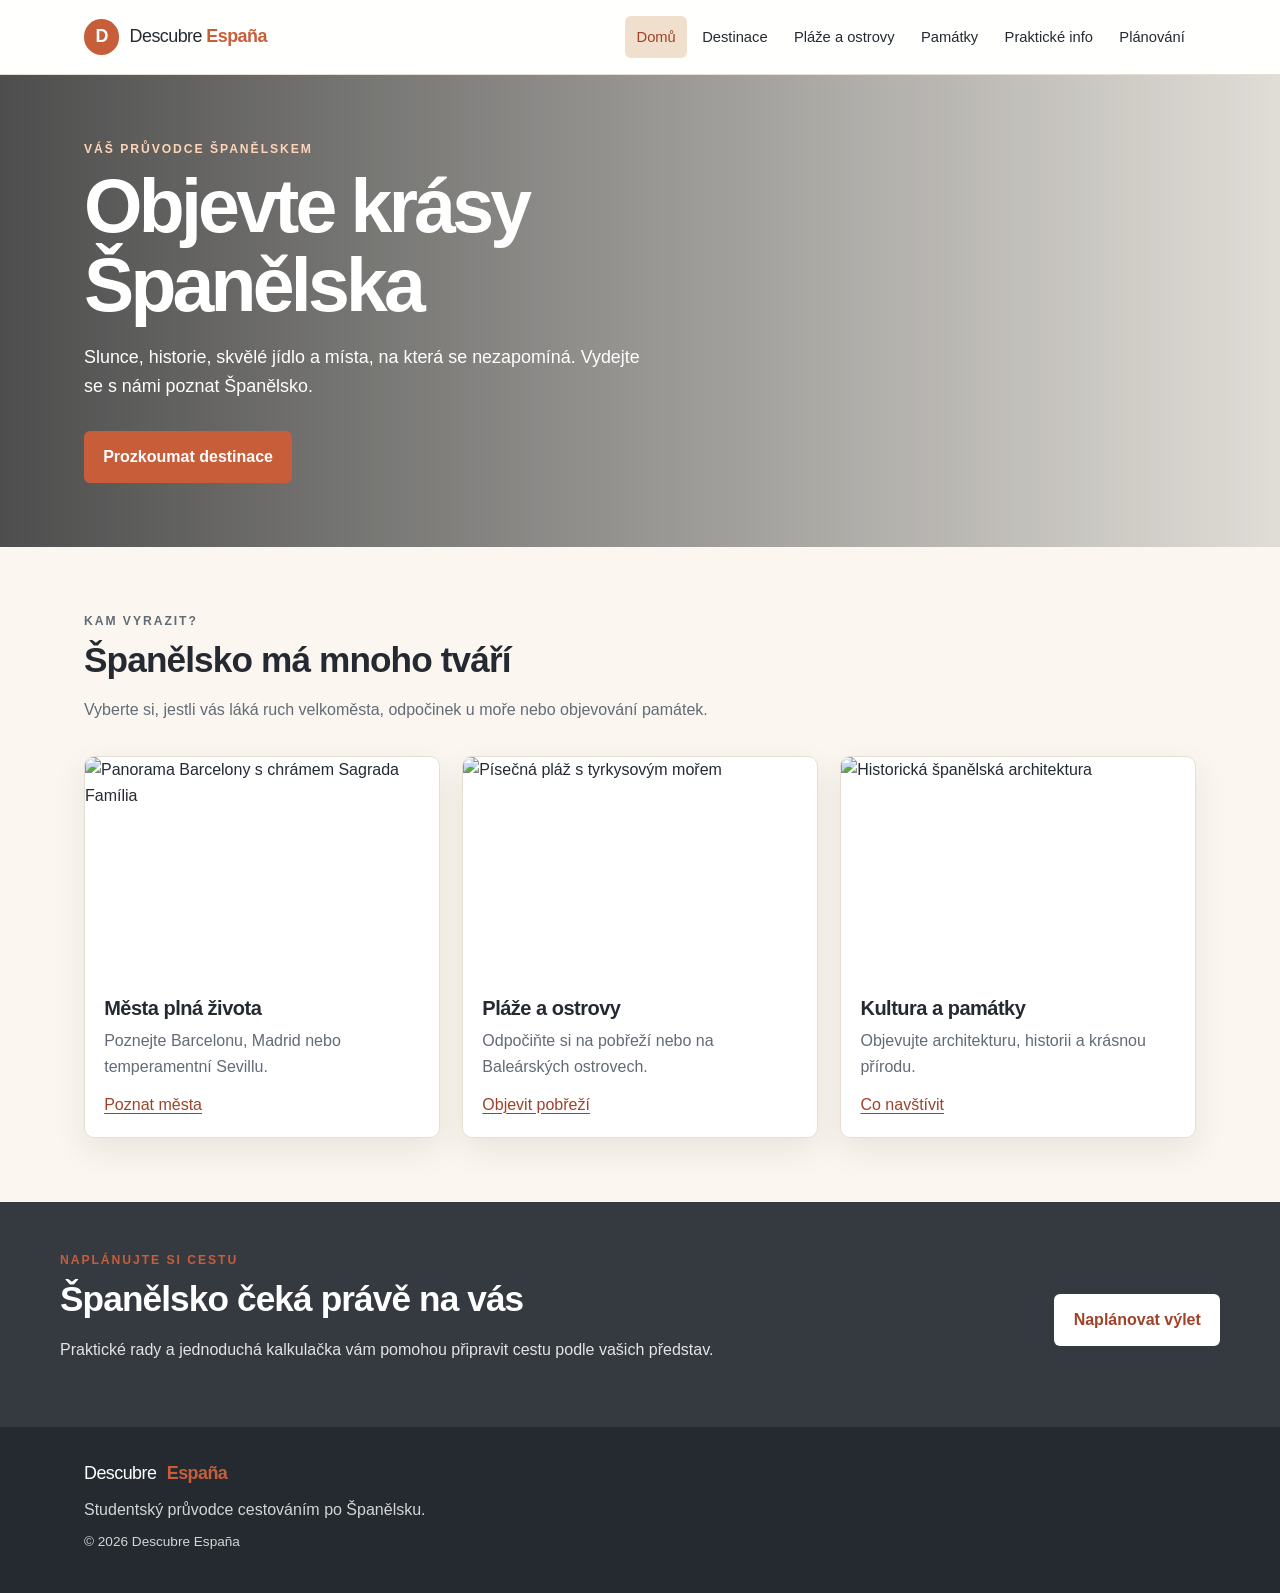
==== index.html @ 3208db2f "Add files via upload" ====
<!doctype html>
<html lang="cs">
<head>
  <meta charset="utf-8">
  <meta name="viewport" content="width=device-width, initial-scale=1">
  <meta name="description" content="Slunce, historie, skvělé jídlo a místa, na která se nezapomíná. Vydejte se s námi poznat Španělsko.">
  <title>Domů | Descubre España</title>
  <!-- Po zveřejnění nahraďte example.com skutečnou adresou webu. -->
  <link rel="canonical" href="https://example.com/descubre-espana/index.html">
  <link rel="icon" href="images/favicon.svg" type="image/svg+xml">
  <link rel="stylesheet" href="css/style.css">
  <link rel="stylesheet" href="css/print.css" media="print">
  <script src="js/script.js" defer></script>
</head>
<body>
  <a class="skip-link" href="#main">Přeskočit na obsah</a>
  <header class="site-header">
    <div class="header-inner">
      <a class="brand" href="index.html" aria-label="Descubre España – úvodní stránka"><span class="brand-mark">D</span><span>Descubre <strong>España</strong></span></a>
      <button class="menu-toggle" type="button" aria-expanded="false" aria-controls="main-nav">Menu</button>
      <nav id="main-nav" class="main-nav" aria-label="Hlavní navigace"><ul><li><a href="index.html" aria-current="page">Domů</a></li>
<li><a href="destinace.html">Destinace</a></li>
<li><a href="plaze.html">Pláže a ostrovy</a></li>
<li><a href="pamatky.html">Památky</a></li>
<li><a href="prakticke.html">Praktické info</a></li>
<li><a href="planovani.html">Plánování</a></li></ul></nav>
    </div>
  </header>
  <main id="main">
    
<section class="hero">
  <div class="hero__content">
    <p class="eyebrow">Váš průvodce Španělskem</p>
    <h1>Objevte krásy Španělska</h1>
    <p>Slunce, historie, skvělé jídlo a místa, na která se nezapomíná. Vydejte se s námi poznat Španělsko.</p>
    <a class="button" href="destinace.html">Prozkoumat destinace</a>
  </div>
</section>
<section class="section">
  <div class="section-heading"><p class="eyebrow">Kam vyrazit?</p><h2>Španělsko má mnoho tváří</h2><p>Vyberte si, jestli vás láká ruch velkoměsta, odpočinek u moře nebo objevování památek.</p></div>
  <div class="card-grid">
    <article class="place-card"><img src="https://images.unsplash.com/photo-1539037116277-4db20889f2d4?auto=format&fit=crop&w=900&q=80" alt="Panorama Barcelony s chrámem Sagrada Família"><div class="place-card__text"><h3>Města plná života</h3><p>Poznejte Barcelonu, Madrid nebo temperamentní Sevillu.</p><a href="destinace.html">Poznat města</a></div></article>
    <article class="place-card"><img src="https://images.unsplash.com/photo-1507525428034-b723cf961d3e?auto=format&fit=crop&w=900&q=80" alt="Písečná pláž s tyrkysovým mořem"><div class="place-card__text"><h3>Pláže a ostrovy</h3><p>Odpočiňte si na pobřeží nebo na Baleárských ostrovech.</p><a href="plaze.html">Objevit pobřeží</a></div></article>
    <article class="place-card"><img src="https://images.unsplash.com/photo-1559386484-97dfc0e15539?auto=format&fit=crop&w=900&q=80" alt="Historická španělská architektura"><div class="place-card__text"><h3>Kultura a památky</h3><p>Objevujte architekturu, historii a krásnou přírodu.</p><a href="pamatky.html">Co navštívit</a></div></article>
  </div>
</section>
<section class="highlight"><div><p class="eyebrow">Naplánujte si cestu</p><h2>Španělsko čeká právě na vás</h2><p>Praktické rady a jednoduchá kalkulačka vám pomohou připravit cestu podle vašich představ.</p></div><a class="button button--light" href="planovani.html">Naplánovat výlet</a></section>

  </main>
  <footer class="site-footer">
    <div class="footer-inner"><a class="brand brand--footer" href="index.html">Descubre <strong>España</strong></a><p>Studentský průvodce cestováním po Španělsku.</p><p class="copyright">© 2026 Descubre España</p></div>
  </footer>
</body>
</html>
---- css/style.css ----
:root {
  --ink: #252a32;
  --muted: #626b75;
  --cream: #fbf7f0;
  --paper: #ffffff;
  --terracotta: #c85d3a;
  --terracotta-dark: #9f4228;
  --sand: #f0dfcc;
  --line: #e8dfd4;
  --shadow: 0 12px 32px rgba(47, 35, 25, .09);
}
* { box-sizing: border-box; }
html { scroll-behavior: smooth; }
body { margin: 0; color: var(--ink); background: var(--cream); font-family: Arial, Helvetica, sans-serif; line-height: 1.65; }
img { display: block; width: 100%; height: auto; }
a { color: var(--terracotta-dark); text-underline-offset: 3px; }
a:hover { color: #6f2b1c; }
a:focus-visible, button:focus-visible, input:focus-visible { outline: 3px solid #e4a14e; outline-offset: 3px; }
.skip-link { position: absolute; left: -9999px; top: 0; background: #fff; padding: .7rem 1rem; z-index: 20; }
.skip-link:focus { left: 1rem; top: 1rem; }
.site-header { background: rgba(255,255,255,.96); border-bottom: 1px solid var(--line); }
.header-inner, .footer-inner { max-width: 1160px; margin: 0 auto; padding: 1rem 1.5rem; display: flex; align-items: center; justify-content: space-between; gap: 1.5rem; }
.brand { display: inline-flex; align-items: center; gap: .65rem; color: var(--ink); font-size: 1.12rem; text-decoration: none; letter-spacing: -.03em; white-space: nowrap; }
.brand strong { color: var(--terracotta); }
.brand-mark { display: grid; place-items: center; width: 2.2rem; height: 2.2rem; border-radius: 50%; background: var(--terracotta); color: white; font-weight: bold; }
.main-nav ul { display: flex; flex-wrap: wrap; justify-content: flex-end; gap: .25rem; list-style: none; padding: 0; margin: 0; }
.main-nav a { display: block; padding: .55rem .7rem; border-radius: 6px; color: var(--ink); text-decoration: none; font-size: .92rem; }
.main-nav a:hover, .main-nav a[aria-current="page"] { background: var(--sand); color: var(--terracotta-dark); }
.menu-toggle { display: none; border: 1px solid var(--line); background: white; border-radius: 6px; padding: .55rem .8rem; color: var(--ink); cursor: pointer; }
.hero { min-height: 470px; display: flex; align-items: center; background: linear-gradient(90deg, rgba(28,30,31,.78), rgba(28,30,31,.12)), url("https://images.unsplash.com/photo-1539037116277-4db20889f2d4?auto=format&fit=crop&w=1800&q=85") center 48%/cover no-repeat; color: white; }
.hero__content { max-width: 1160px; width: 100%; margin: 0 auto; padding: 4rem 1.5rem; }
.hero h1 { max-width: 650px; font-size: clamp(2.5rem, 6vw, 4.7rem); line-height: 1.05; margin: .3rem 0 1rem; letter-spacing: -.05em; }
.hero p:not(.eyebrow) { max-width: 560px; font-size: 1.12rem; }
.eyebrow { color: var(--terracotta); font-size: .76rem; font-weight: bold; letter-spacing: .16em; text-transform: uppercase; margin: 0 0 .5rem; }
.hero .eyebrow { color: #ffd4b8; }
.button { display: inline-block; border: 0; border-radius: 6px; background: var(--terracotta); color: white; padding: .8rem 1.2rem; margin-top: .7rem; font: inherit; font-weight: bold; text-decoration: none; cursor: pointer; }
.button:hover { background: var(--terracotta-dark); color: white; }
.button--light { background: white; color: var(--terracotta-dark); }
.button--light:hover { background: var(--sand); color: var(--ink); }
.section, .page-intro, .note-panel, .planner, .info-list { max-width: 1160px; margin: 0 auto; padding: 4rem 1.5rem; }
.section-heading { max-width: 660px; margin-bottom: 2rem; }
h1, h2, h3 { line-height: 1.2; letter-spacing: -.025em; }
h2 { font-size: clamp(1.6rem, 3vw, 2.2rem); margin: .25rem 0 .7rem; }
h3 { font-size: 1.25rem; margin: 0 0 .5rem; }
.section-heading p, .page-intro p:last-child { color: var(--muted); }
.card-grid { display: grid; grid-template-columns: repeat(3, minmax(0, 1fr)); gap: 1.4rem; }
.place-card { overflow: hidden; background: var(--paper); border: 1px solid var(--line); border-radius: 10px; box-shadow: var(--shadow); }
.place-card img { height: 220px; object-fit: cover; }
.place-card__text { padding: 1.2rem; }
.place-card__text p { color: var(--muted); margin: 0 0 .7rem; }
.highlight { display: flex; align-items: center; justify-content: space-between; gap: 2rem; padding: 3rem max(1.5rem, calc((100% - 1160px)/2)); background: #343a40; color: white; }
.highlight p:not(.eyebrow) { max-width: 680px; color: #e4e4e4; }
.page-intro { padding-bottom: 1rem; }
.page-intro h1 { font-size: clamp(2.2rem, 5vw, 3.6rem); margin: .3rem 0 .7rem; }
.page-intro p:last-child { max-width: 720px; }
.search-label, .form-field label { display: block; font-weight: bold; margin-bottom: .35rem; }
.search-input, .form-field input { width: 100%; max-width: 420px; border: 1px solid #cfc5b9; border-radius: 6px; padding: .8rem; font: inherit; background: white; }
.small-note { color: var(--muted); font-size: .9rem; }
.note-panel { max-width: 1128px; margin-bottom: 3rem; padding: 1.6rem; border-left: 4px solid var(--terracotta); background: #f3e8dc; }
.info-list { padding-top: 1rem; }
.info-list article { display: grid; grid-template-columns: 70px 1fr; gap: 1rem; padding: 1.4rem 0; border-bottom: 1px solid var(--line); }
.info-number { color: var(--terracotta); font-size: 1.4rem; font-weight: bold; }
.info-list h2 { font-size: 1.35rem; }
.info-list p { margin: 0; color: var(--muted); max-width: 850px; }
.planner { display: grid; grid-template-columns: 1fr 1fr; gap: 3rem; align-items: start; }
.planner__intro p { color: var(--muted); }
.budget-form { display: grid; gap: 1rem; padding: 1.5rem; background: white; border: 1px solid var(--line); border-radius: 10px; box-shadow: var(--shadow); }
.form-field input { max-width: none; }
.budget-result { grid-column: 2; margin: -1.5rem 0 0; padding: 1rem; background: var(--sand); border-radius: 6px; font-weight: bold; }
.check-list { padding-left: 1.3rem; }
.check-list li { padding: .25rem 0; }
.site-footer { background: #242a30; color: #f7f3ed; }
.footer-inner { display: block; padding-top: 2rem; padding-bottom: 2rem; }
.brand--footer { color: white; }
.site-footer p { color: #d3d5d6; margin: .5rem 0; }
.copyright { font-size: .85rem; }
@media (max-width: 900px) {
  .header-inner { flex-wrap: wrap; }
  .menu-toggle { display: inline-block; margin-left: auto; }
  .main-nav { display: block; width: 100%; }
  .main-nav ul { justify-content: flex-start; }
  .card-grid { grid-template-columns: repeat(2, minmax(0, 1fr)); }
  .planner { grid-template-columns: 1fr; gap: 1rem; }
  .budget-result { grid-column: 1; margin: 0; }
}
@media (max-width: 600px) {
  .main-nav ul { display: block; }
  .main-nav li { border-top: 1px solid var(--line); }
  .main-nav a { padding: .75rem .3rem; }
  .card-grid { grid-template-columns: 1fr; }
  .hero { min-height: 420px; }
  .hero__content { padding-top: 3rem; padding-bottom: 3rem; }
  .highlight { display: block; padding-top: 2.5rem; padding-bottom: 2.5rem; }
  .info-list article { grid-template-columns: 45px 1fr; }
}
---- css/print.css ----
body { background: #fff; color: #000; font: 12pt/1.5 Georgia, serif; }
.site-header, .site-footer { background: #fff; color: #000; border: 0; }
.header-inner, .footer-inner, .section, .page-intro, .info-list, .planner { max-width: none; padding: 1rem 0; }
.menu-toggle, .button, .search-input, .search-label, .skip-link { display: none !important; }
.main-nav ul { display: flex; gap: 1rem; }
.main-nav a { color: #000; padding: 0; }
.main-nav a[aria-current="page"] { font-weight: bold; text-decoration: underline; }
.hero { min-height: 0; background: none; color: #000; }
.hero__content { padding: 1rem 0; }
.hero h1 { font-size: 26pt; }
.card-grid { display: block; }
.place-card { display: flex; box-shadow: none; border: 1px solid #aaa; margin: 0 0 1rem; break-inside: avoid; }
.place-card img { width: 25%; height: auto; }
.highlight { background: #fff; color: #000; padding: 1rem 0; }
.highlight p:not(.eyebrow), .site-footer p { color: #000; }
a { color: #000; text-decoration: underline; }
a[href]::after { content: " (" attr(href) ")"; font-size: 9pt; }
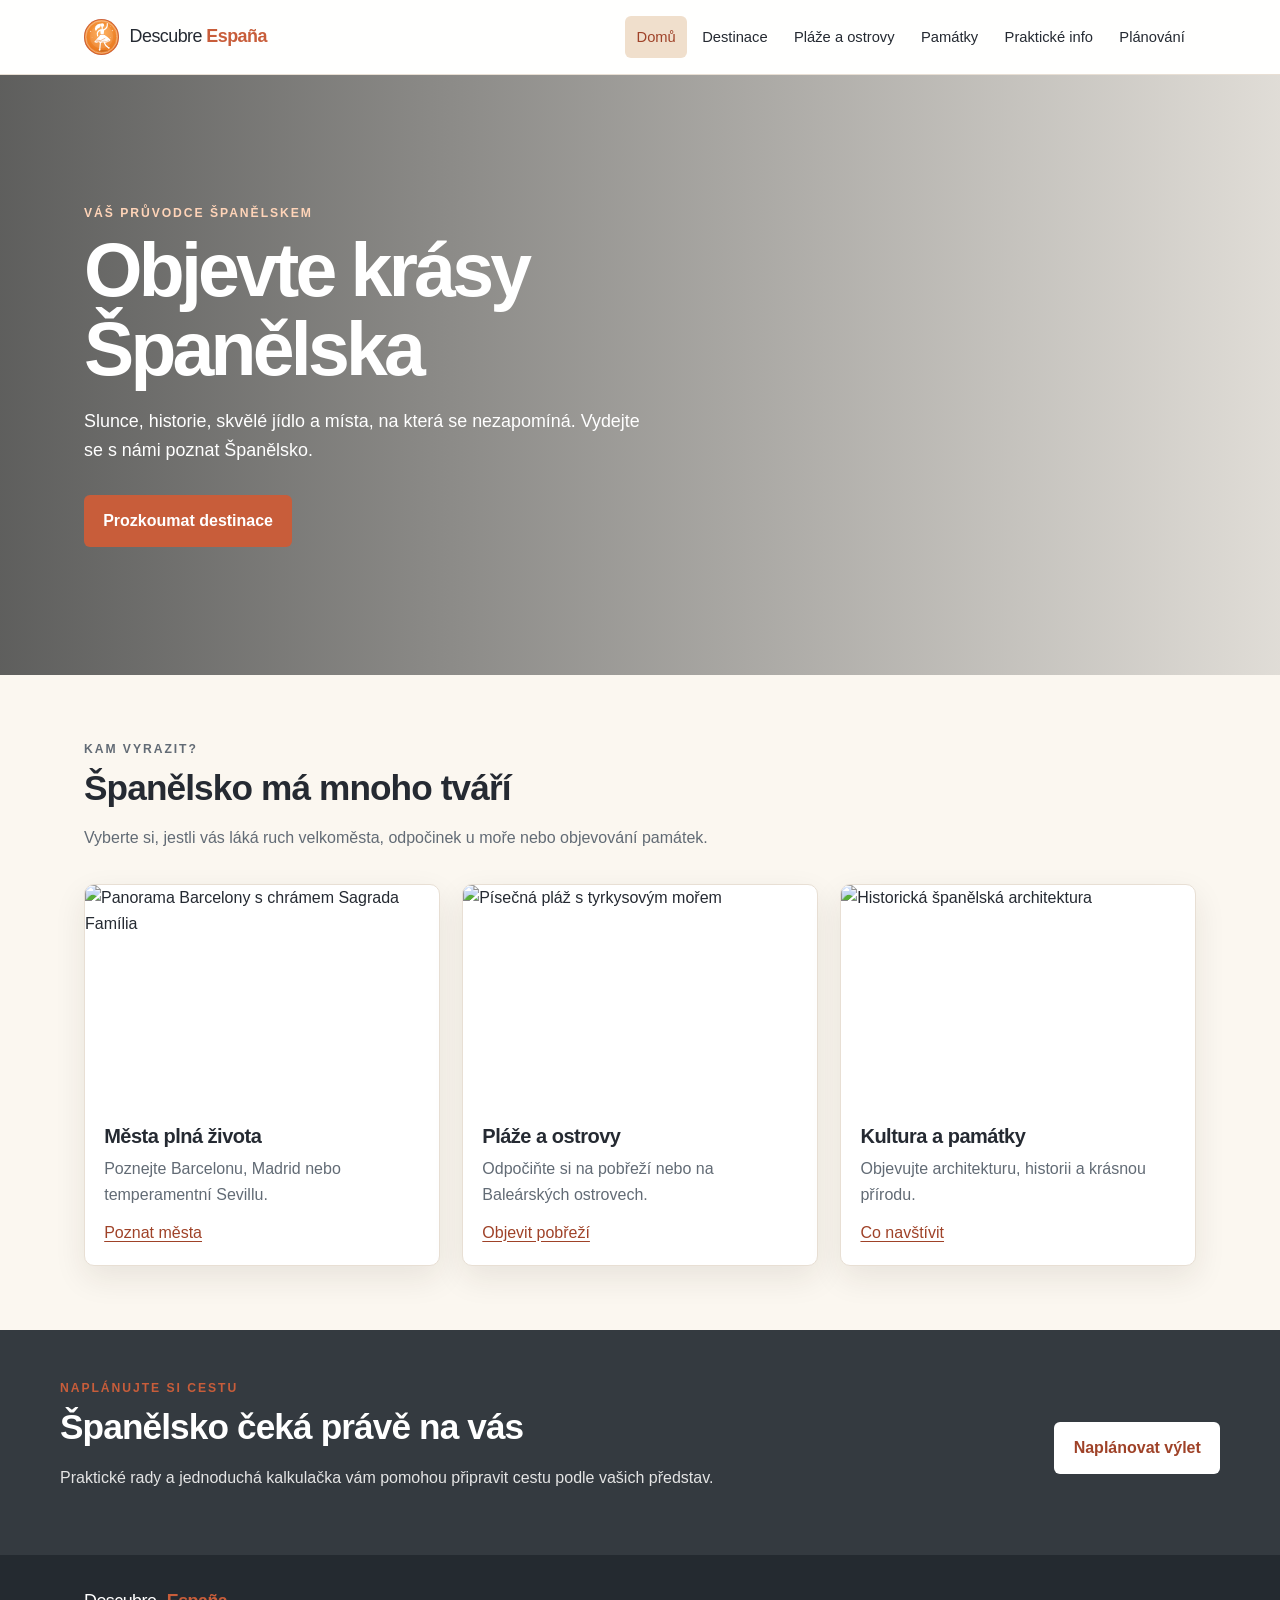
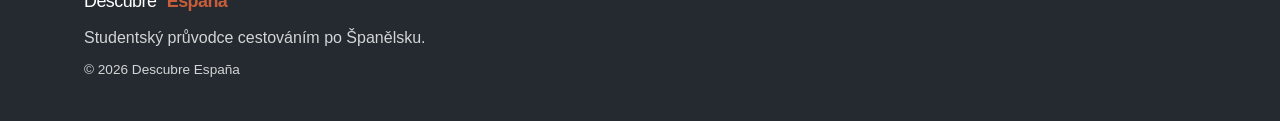
==== commit dd4d46d8: "Add files via upload" ====
--- a/index.html
+++ b/index.html
@@ -6,8 +6,8 @@
   <meta name="description" content="Slunce, historie, skvělé jídlo a místa, na která se nezapomíná. Vydejte se s námi poznat Španělsko.">
   <title>Domů | Descubre España</title>
   <!-- Po zveřejnění nahraďte example.com skutečnou adresou webu. -->
-  <link rel="canonical" href="https://example.com/descubre-espana/index.html">
-  <link rel="icon" href="images/favicon.svg" type="image/svg+xml">
+  <link rel="canonical" href="https://pherinkova.github.io/espana/index.html">
+  <link rel="icon" href="images/logo.svg" type="image/svg+xml">
   <link rel="stylesheet" href="css/style.css">
   <link rel="stylesheet" href="css/print.css" media="print">
   <script src="js/script.js" defer></script>
@@ -16,7 +16,7 @@
   <a class="skip-link" href="#main">Přeskočit na obsah</a>
   <header class="site-header">
     <div class="header-inner">
-      <a class="brand" href="index.html" aria-label="Descubre España – úvodní stránka"><span class="brand-mark">D</span><span>Descubre <strong>España</strong></span></a>
+      <a class="brand" href="index.html" aria-label="Descubre España – úvodní stránka"><img class="brand-mark" src="images/logo.svg" alt="" width="44" height="44"><span>Descubre <strong>España</strong></span></a>
       <button class="menu-toggle" type="button" aria-expanded="false" aria-controls="main-nav">Menu</button>
       <nav id="main-nav" class="main-nav" aria-label="Hlavní navigace"><ul><li><a href="index.html" aria-current="page">Domů</a></li>
 <li><a href="destinace.html">Destinace</a></li>
@@ -39,9 +39,9 @@
 <section class="section">
   <div class="section-heading"><p class="eyebrow">Kam vyrazit?</p><h2>Španělsko má mnoho tváří</h2><p>Vyberte si, jestli vás láká ruch velkoměsta, odpočinek u moře nebo objevování památek.</p></div>
   <div class="card-grid">
-    <article class="place-card"><img src="https://images.unsplash.com/photo-1539037116277-4db20889f2d4?auto=format&fit=crop&w=900&q=80" alt="Panorama Barcelony s chrámem Sagrada Família"><div class="place-card__text"><h3>Města plná života</h3><p>Poznejte Barcelonu, Madrid nebo temperamentní Sevillu.</p><a href="destinace.html">Poznat města</a></div></article>
-    <article class="place-card"><img src="https://images.unsplash.com/photo-1507525428034-b723cf961d3e?auto=format&fit=crop&w=900&q=80" alt="Písečná pláž s tyrkysovým mořem"><div class="place-card__text"><h3>Pláže a ostrovy</h3><p>Odpočiňte si na pobřeží nebo na Baleárských ostrovech.</p><a href="plaze.html">Objevit pobřeží</a></div></article>
-    <article class="place-card"><img src="https://images.unsplash.com/photo-1559386484-97dfc0e15539?auto=format&fit=crop&w=900&q=80" alt="Historická španělská architektura"><div class="place-card__text"><h3>Kultura a památky</h3><p>Objevujte architekturu, historii a krásnou přírodu.</p><a href="pamatky.html">Co navštívit</a></div></article>
+    <article class="place-card"><img src="https://images.unsplash.com/photo-1574556462575-eb106a5865a0?q=80&w=735&auto=format&fit=crop&ixlib=rb-4.1.0&ixid=NHwxMjA3fDA%3D" alt="Panorama Barcelony s chrámem Sagrada Família"><div class="place-card__text"><h3>Města plná života</h3><p>Poznejte Barcelonu, Madrid nebo temperamentní Sevillu.</p><a href="destinace.html">Poznat města</a></div></article>
+    <article class="place-card"><img src="https://images.unsplash.com/photo-1561991928-2bfcff536e0e?q=80&w=735&auto=format&fit=crop&ixlib=rb-4.1.0&ixid=NHwxMjA3fDA%3D" alt="Písečná pláž s tyrkysovým mořem"><div class="place-card__text"><h3>Pláže a ostrovy</h3><p>Odpočiňte si na pobřeží nebo na Baleárských ostrovech.</p><a href="plaze.html">Objevit pobřeží</a></div></article>
+    <article class="place-card"><img src="https://images.unsplash.com/photo-1661442196029-ecc4a8e0a0b8?w=500&auto=format&fit=crop&q=60&ixlib=rb-4.1.0&ixid=NHwxMjA3fDA%3D" alt="Historická španělská architektura"><div class="place-card__text"><h3>Kultura a památky</h3><p>Objevujte architekturu, historii a krásnou přírodu.</p><a href="pamatky.html">Co navštívit</a></div></article>
   </div>
 </section>
 <section class="highlight"><div><p class="eyebrow">Naplánujte si cestu</p><h2>Španělsko čeká právě na vás</h2><p>Praktické rady a jednoduchá kalkulačka vám pomohou připravit cestu podle vašich představ.</p></div><a class="button button--light" href="planovani.html">Naplánovat výlet</a></section>
--- a/css/style.css
+++ b/css/style.css
@@ -11,7 +11,7 @@
 }
 * { box-sizing: border-box; }
 html { scroll-behavior: smooth; }
-body { margin: 0; color: var(--ink); background: var(--cream); font-family: Arial, Helvetica, sans-serif; line-height: 1.65; }
+body { margin: 0; color: var(--ink); background: var(--cream); font-family: "Segoe UI", sans-serif; line-height: 1.65; }
 img { display: block; width: 100%; height: auto; }
 a { color: var(--terracotta-dark); text-underline-offset: 3px; }
 a:hover { color: #6f2b1c; }
@@ -27,7 +27,7 @@
 .main-nav a { display: block; padding: .55rem .7rem; border-radius: 6px; color: var(--ink); text-decoration: none; font-size: .92rem; }
 .main-nav a:hover, .main-nav a[aria-current="page"] { background: var(--sand); color: var(--terracotta-dark); }
 .menu-toggle { display: none; border: 1px solid var(--line); background: white; border-radius: 6px; padding: .55rem .8rem; color: var(--ink); cursor: pointer; }
-.hero { min-height: 470px; display: flex; align-items: center; background: linear-gradient(90deg, rgba(28,30,31,.78), rgba(28,30,31,.12)), url("https://images.unsplash.com/photo-1539037116277-4db20889f2d4?auto=format&fit=crop&w=1800&q=85") center 48%/cover no-repeat; color: white; }
+.hero { min-height: 600px; display: flex; align-items: center; background: linear-gradient(90deg, rgba(28,30,31,.7), rgba(28,30,31,.12)), url("https://cdn.hometogo.net/assets/media/pics/1920_600/611909971e6e9.jpg") center 48%/cover no-repeat; color: white; }
 .hero__content { max-width: 1160px; width: 100%; margin: 0 auto; padding: 4rem 1.5rem; }
 .hero h1 { max-width: 650px; font-size: clamp(2.5rem, 6vw, 4.7rem); line-height: 1.05; margin: .3rem 0 1rem; letter-spacing: -.05em; }
 .hero p:not(.eyebrow) { max-width: 560px; font-size: 1.12rem; }
--- a/css/print.css
+++ b/css/print.css
@@ -14,4 +14,4 @@
 .highlight { background: #fff; color: #000; padding: 1rem 0; }
 .highlight p:not(.eyebrow), .site-footer p { color: #000; }
 a { color: #000; text-decoration: underline; }
-a[href]::after { content: " (" attr(href) ")"; font-size: 9pt; }
+.site-header, .main-nav { display: none !important; }
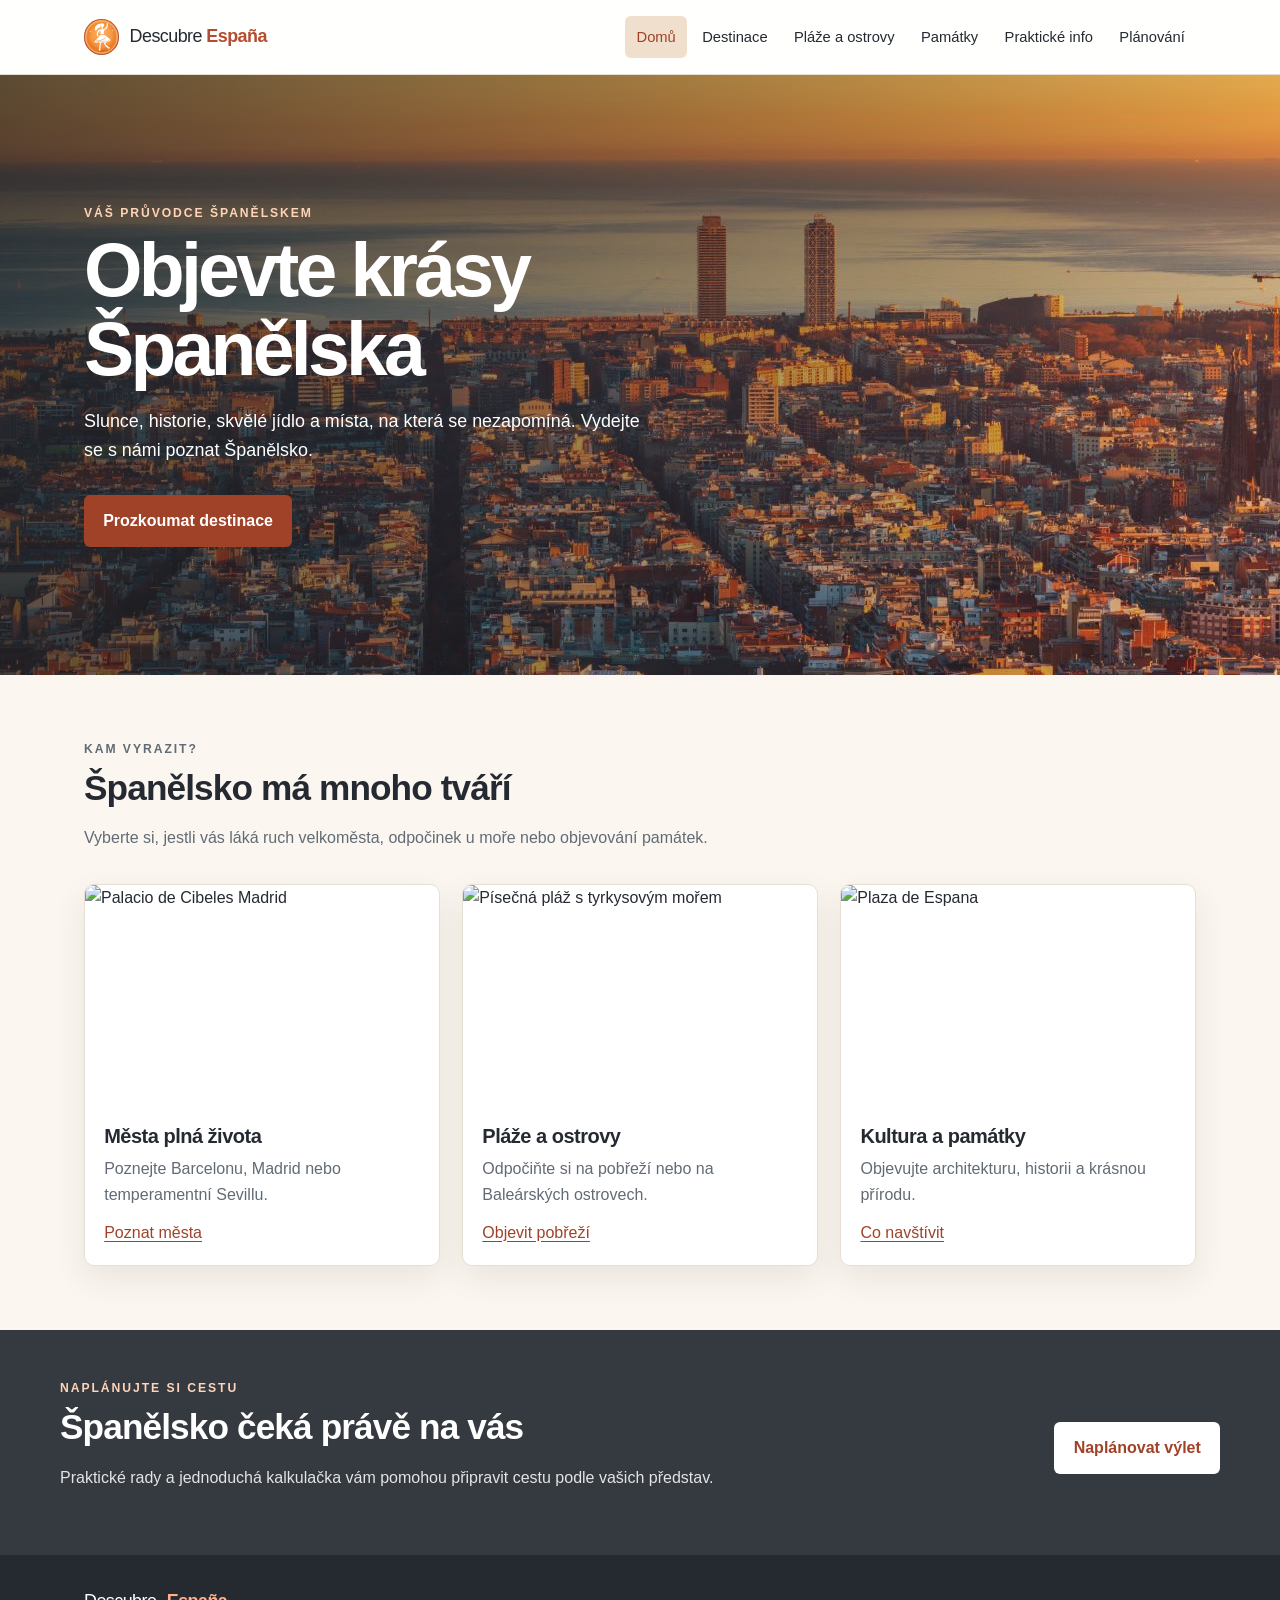
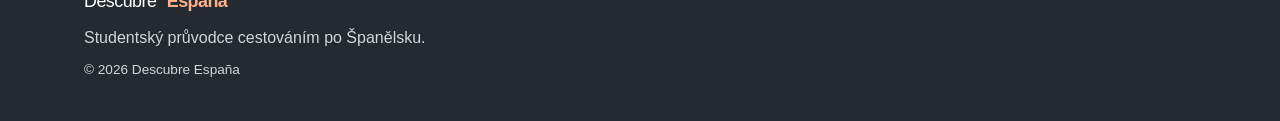
==== commit b5e1bf16: "Add files via upload" ====
--- a/index.html
+++ b/index.html
@@ -5,9 +5,10 @@
   <meta name="viewport" content="width=device-width, initial-scale=1">
   <meta name="description" content="Slunce, historie, skvělé jídlo a místa, na která se nezapomíná. Vydejte se s námi poznat Španělsko.">
   <title>Domů | Descubre España</title>
-  <!-- Po zveřejnění nahraďte example.com skutečnou adresou webu. -->
   <link rel="canonical" href="https://pherinkova.github.io/espana/index.html">
   <link rel="icon" href="images/logo.svg" type="image/svg+xml">
+  <link rel="icon" href="images/favicon.png" type="image/png" sizes="32x32">
+  <meta name="author" content="Descubre España">
   <link rel="stylesheet" href="css/style.css">
   <link rel="stylesheet" href="css/print.css" media="print">
   <script src="js/script.js" defer></script>
@@ -16,7 +17,7 @@
   <a class="skip-link" href="#main">Přeskočit na obsah</a>
   <header class="site-header">
     <div class="header-inner">
-      <a class="brand" href="index.html" aria-label="Descubre España – úvodní stránka"><img class="brand-mark" src="images/logo.svg" alt="" width="44" height="44"><span>Descubre <strong>España</strong></span></a>
+      <a class="brand" href="index.html" aria-label="Descubre España – úvodní stránka"><img decoding="async" class="brand-mark" src="images/logo.svg" alt="" width="35" height="35"><span>Descubre <strong>España</strong></span></a>
       <button class="menu-toggle" type="button" aria-expanded="false" aria-controls="main-nav">Menu</button>
       <nav id="main-nav" class="main-nav" aria-label="Hlavní navigace"><ul><li><a href="index.html" aria-current="page">Domů</a></li>
 <li><a href="destinace.html">Destinace</a></li>
@@ -39,9 +40,9 @@
 <section class="section">
   <div class="section-heading"><p class="eyebrow">Kam vyrazit?</p><h2>Španělsko má mnoho tváří</h2><p>Vyberte si, jestli vás láká ruch velkoměsta, odpočinek u moře nebo objevování památek.</p></div>
   <div class="card-grid">
-    <article class="place-card"><img src="https://images.unsplash.com/photo-1574556462575-eb106a5865a0?q=80&w=735&auto=format&fit=crop&ixlib=rb-4.1.0&ixid=NHwxMjA3fDA%3D" alt="Panorama Barcelony s chrámem Sagrada Família"><div class="place-card__text"><h3>Města plná života</h3><p>Poznejte Barcelonu, Madrid nebo temperamentní Sevillu.</p><a href="destinace.html">Poznat města</a></div></article>
-    <article class="place-card"><img src="https://images.unsplash.com/photo-1561991928-2bfcff536e0e?q=80&w=735&auto=format&fit=crop&ixlib=rb-4.1.0&ixid=NHwxMjA3fDA%3D" alt="Písečná pláž s tyrkysovým mořem"><div class="place-card__text"><h3>Pláže a ostrovy</h3><p>Odpočiňte si na pobřeží nebo na Baleárských ostrovech.</p><a href="plaze.html">Objevit pobřeží</a></div></article>
-    <article class="place-card"><img src="https://images.unsplash.com/photo-1661442196029-ecc4a8e0a0b8?w=500&auto=format&fit=crop&q=60&ixlib=rb-4.1.0&ixid=NHwxMjA3fDA%3D" alt="Historická španělská architektura"><div class="place-card__text"><h3>Kultura a památky</h3><p>Objevujte architekturu, historii a krásnou přírodu.</p><a href="pamatky.html">Co navštívit</a></div></article>
+    <article class="place-card"><img loading="lazy" decoding="async" src="https://images.unsplash.com/photo-1574556462575-eb106a5865a0?q=80&w=735&auto=format&fit=crop&ixlib=rb-4.1.0&ixid=NHwxMjA3fDA%3D" alt="Palacio de Cibeles Madrid"><div class="place-card__text"><h3>Města plná života</h3><p>Poznejte Barcelonu, Madrid nebo temperamentní Sevillu.</p><a href="destinace.html">Poznat města</a></div></article>
+    <article class="place-card"><img loading="lazy" decoding="async" src="https://images.unsplash.com/photo-1561991928-2bfcff536e0e?q=80&w=735&auto=format&fit=crop&ixlib=rb-4.1.0&ixid=NHwxMjA3fDA%3D" alt="Písečná pláž s tyrkysovým mořem"><div class="place-card__text"><h3>Pláže a ostrovy</h3><p>Odpočiňte si na pobřeží nebo na Baleárských ostrovech.</p><a href="plaze.html">Objevit pobřeží</a></div></article>
+    <article class="place-card"><img loading="lazy" decoding="async" src="https://images.unsplash.com/photo-1661442196029-ecc4a8e0a0b8?w=500&auto=format&fit=crop&q=60&ixlib=rb-4.1.0&ixid=NHwxMjA3fDA%3D" alt="Plaza de Espana"><div class="place-card__text"><h3>Kultura a památky</h3><p>Objevujte architekturu, historii a krásnou přírodu.</p><a href="pamatky.html">Co navštívit</a></div></article>
   </div>
 </section>
 <section class="highlight"><div><p class="eyebrow">Naplánujte si cestu</p><h2>Španělsko čeká právě na vás</h2><p>Praktické rady a jednoduchá kalkulačka vám pomohou připravit cestu podle vašich představ.</p></div><a class="button button--light" href="planovani.html">Naplánovat výlet</a></section>
--- a/css/style.css
+++ b/css/style.css
@@ -3,7 +3,7 @@
   --muted: #626b75;
   --cream: #fbf7f0;
   --paper: #ffffff;
-  --terracotta: #c85d3a;
+  --terracotta: #b34d2f;
   --terracotta-dark: #9f4228;
   --sand: #f0dfcc;
   --line: #e8dfd4;
@@ -11,7 +11,7 @@
 }
 * { box-sizing: border-box; }
 html { scroll-behavior: smooth; }
-body { margin: 0; color: var(--ink); background: var(--cream); font-family: "Segoe UI", sans-serif; line-height: 1.65; }
+body { margin: 0; color: var(--ink); background: var(--cream); font-family: "Segoe UI", Roboto, Helvetica, Arial, sans-serif; line-height: 1.65; }
 img { display: block; width: 100%; height: auto; }
 a { color: var(--terracotta-dark); text-underline-offset: 3px; }
 a:hover { color: #6f2b1c; }
@@ -23,18 +23,19 @@
 .brand { display: inline-flex; align-items: center; gap: .65rem; color: var(--ink); font-size: 1.12rem; text-decoration: none; letter-spacing: -.03em; white-space: nowrap; }
 .brand strong { color: var(--terracotta); }
 .brand-mark { display: grid; place-items: center; width: 2.2rem; height: 2.2rem; border-radius: 50%; background: var(--terracotta); color: white; font-weight: bold; }
+.main-nav[hidden] { display: none; }
 .main-nav ul { display: flex; flex-wrap: wrap; justify-content: flex-end; gap: .25rem; list-style: none; padding: 0; margin: 0; }
 .main-nav a { display: block; padding: .55rem .7rem; border-radius: 6px; color: var(--ink); text-decoration: none; font-size: .92rem; }
 .main-nav a:hover, .main-nav a[aria-current="page"] { background: var(--sand); color: var(--terracotta-dark); }
 .menu-toggle { display: none; border: 1px solid var(--line); background: white; border-radius: 6px; padding: .55rem .8rem; color: var(--ink); cursor: pointer; }
-.hero { min-height: 600px; display: flex; align-items: center; background: linear-gradient(90deg, rgba(28,30,31,.7), rgba(28,30,31,.12)), url("https://cdn.hometogo.net/assets/media/pics/1920_600/611909971e6e9.jpg") center 48%/cover no-repeat; color: white; }
+.hero { min-height: 600px; display: flex; align-items: center; background: linear-gradient(90deg, rgba(28,30,31,.7), rgba(28,30,31,.12)), url("../images/hero.jpg") center 48%/cover no-repeat; color: white; }
 .hero__content { max-width: 1160px; width: 100%; margin: 0 auto; padding: 4rem 1.5rem; }
 .hero h1 { max-width: 650px; font-size: clamp(2.5rem, 6vw, 4.7rem); line-height: 1.05; margin: .3rem 0 1rem; letter-spacing: -.05em; }
 .hero p:not(.eyebrow) { max-width: 560px; font-size: 1.12rem; }
-.eyebrow { color: var(--terracotta); font-size: .76rem; font-weight: bold; letter-spacing: .16em; text-transform: uppercase; margin: 0 0 .5rem; }
-.hero .eyebrow { color: #ffd4b8; }
-.button { display: inline-block; border: 0; border-radius: 6px; background: var(--terracotta); color: white; padding: .8rem 1.2rem; margin-top: .7rem; font: inherit; font-weight: bold; text-decoration: none; cursor: pointer; }
-.button:hover { background: var(--terracotta-dark); color: white; }
+.eyebrow { color: var(--terracotta-dark); font-size: .76rem; font-weight: bold; letter-spacing: .16em; text-transform: uppercase; margin: 0 0 .5rem; }
+.hero .eyebrow, .highlight .eyebrow { color: #ffd4b8; }
+.button { display: inline-block; border: 0; border-radius: 6px; background: var(--terracotta-dark); color: white; padding: .8rem 1.2rem; margin-top: .7rem; font: inherit; font-weight: bold; text-decoration: none; cursor: pointer; }
+.button:hover { background: #7f321e; color: white; }
 .button--light { background: white; color: var(--terracotta-dark); }
 .button--light:hover { background: var(--sand); color: var(--ink); }
 .section, .page-intro, .note-panel, .planner, .info-list { max-width: 1160px; margin: 0 auto; padding: 4rem 1.5rem; }
@@ -72,11 +73,12 @@
 .site-footer { background: #242a30; color: #f7f3ed; }
 .footer-inner { display: block; padding-top: 2rem; padding-bottom: 2rem; }
 .brand--footer { color: white; }
+.brand--footer strong { color: #ffb08a; }
 .site-footer p { color: #d3d5d6; margin: .5rem 0; }
 .copyright { font-size: .85rem; }
 @media (max-width: 900px) {
   .header-inner { flex-wrap: wrap; }
-  .menu-toggle { display: inline-block; margin-left: auto; }
+  .js .menu-toggle { display: inline-block; margin-left: auto; }
   .main-nav { display: block; width: 100%; }
   .main-nav ul { justify-content: flex-start; }
   .card-grid { grid-template-columns: repeat(2, minmax(0, 1fr)); }
@@ -93,3 +95,21 @@
   .highlight { display: block; padding-top: 2.5rem; padding-bottom: 2.5rem; }
   .info-list article { grid-template-columns: 45px 1fr; }
 }
+
+/* Styly pro stránku plánování – bez inline CSS v HTML. */
+.planner-benefits {
+  margin-top: 1.5rem;
+  list-style: none;
+  padding-left: 1.5rem;
+  color: var(--muted);
+}
+.planner-benefits li { margin-bottom: .1rem; }
+.planner-checklist { padding-top: 3rem; }
+.planner-checklist .note-panel { margin-top: 3rem; }
+.planner-checklist h2 { font-size: 1.7rem; margin-bottom: 1rem; }
+.planner-before-departure {
+  list-style: disc;
+  margin-left: 1.5rem;
+  color: var(--muted);
+}
+.planner-before-departure li { margin-bottom: .1rem; }
--- a/css/print.css
+++ b/css/print.css
@@ -14,4 +14,9 @@
 .highlight { background: #fff; color: #000; padding: 1rem 0; }
 .highlight p:not(.eyebrow), .site-footer p { color: #000; }
 a { color: #000; text-decoration: underline; }
-.site-header, .main-nav { display: none !important; }
+.main-nav { display: none !important; }
+.brand { color: #000; font-size: 16pt; }
+.brand strong { color: #000; }
+.brand--footer strong { color: #000; }
+.brand-mark { display: none; }
+.eyebrow { color: #000; }
